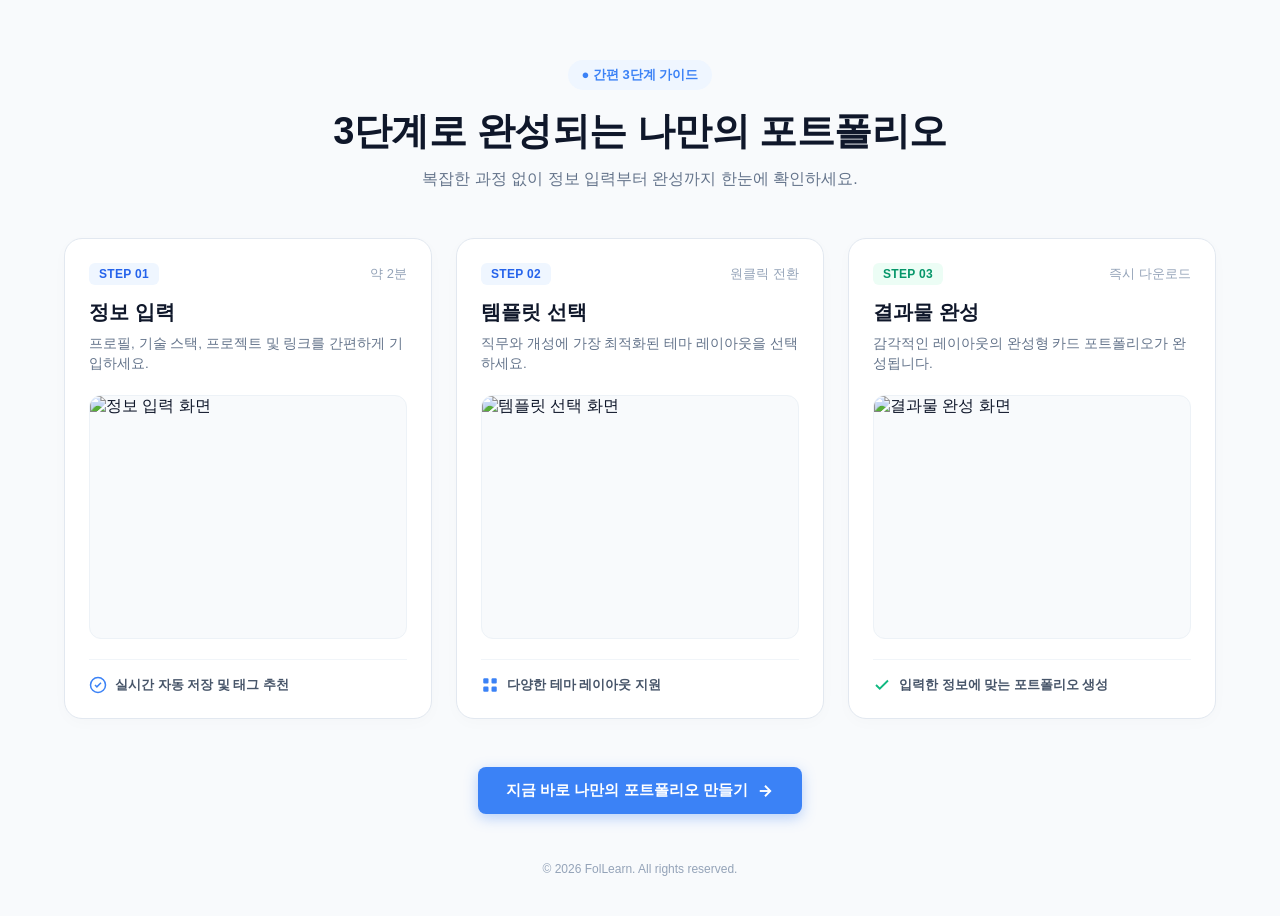
==== about.html @ baf7e3e2 "소개화면 구성 및 사진추가" ====
<!DOCTYPE html>
<html lang="ko">
<head>
  <meta charset="UTF-8">
  <meta name="viewport" content="width=device-width, initial-scale=1.0">
  <title>간편 3단계 가이드 - FolLearn</title>
  <link rel="stylesheet" href="./css/about.css">
</head>
<body>

  <div class="guide-wrapper">
    <!-- 상단 헤더 섹션 -->
    <header class="guide-header">
      <div class="badge-pill">● 간편 3단계 가이드</div>
      <h1 class="guide-title">3단계로 완성되는 나만의 포트폴리오</h1>
      <p class="guide-subtitle">복잡한 과정 없이 정보 입력부터 완성까지 한눈에 확인하세요.</p>
    </header>

    <!-- 3단 카드 그리드 -->
    <div class="cards-grid">

      <!-- STEP 01 -->
      <div class="step-card">
        <div class="card-top">
          <span class="step-tag tag-blue">STEP 01</span>
          <span class="time-text">약 2분</span>
        </div>
        <h3 class="card-title">정보 입력</h3>
        <p class="card-desc">프로필, 기술 스택, 프로젝트 및 링크를 간편하게 기입하세요.</p>
        
        <div class="image-box">
          <img src="./images/step1.png" alt="정보 입력 화면">
        </div>

        <div class="card-footer">
          <svg class="footer-icon icon-blue" viewBox="0 0 24 24" fill="none" stroke="currentColor" stroke-width="2">
            <circle cx="12" cy="12" r="10"></circle>
            <path d="M8 12l2.5 2.5L16 9"></path>
          </svg>
          <span>실시간 자동 저장 및 태그 추천</span>
        </div>
      </div>

      <!-- STEP 02 -->
      <div class="step-card">
        <div class="card-top">
          <span class="step-tag tag-blue">STEP 02</span>
          <span class="time-text">원클릭 전환</span>
        </div>
        <h3 class="card-title">템플릿 선택</h3>
        <p class="card-desc">직무와 개성에 가장 최적화된 테마 레이아웃을 선택하세요.</p>
        
        <div class="image-box">
          <img src="./images/step2.png" alt="템플릿 선택 화면">
        </div>

        <div class="card-footer">
          <svg class="footer-icon icon-blue" viewBox="0 0 24 24" fill="currentColor">
            <rect x="3" y="3" width="7" height="7" rx="1.5"></rect>
            <rect x="14" y="3" width="7" height="7" rx="1.5"></rect>
            <rect x="3" y="14" width="7" height="7" rx="1.5"></rect>
            <rect x="14" y="14" width="7" height="7" rx="1.5"></rect>
          </svg>
          <span>다양한 테마 레이아웃 지원</span>
        </div>
      </div>

      <!-- STEP 03 -->
      <div class="step-card">
        <div class="card-top">
          <span class="step-tag tag-green">STEP 03</span>
          <span class="time-text">즉시 다운로드</span>
        </div>
        <h3 class="card-title">결과물 완성</h3>
        <p class="card-desc">감각적인 레이아웃의 완성형 카드 포트폴리오가 완성됩니다.</p>
        
        <div class="image-box">
          <img src="./images/step3.png" alt="결과물 완성 화면">
        </div>

        <div class="card-footer">
          <svg class="footer-icon icon-green" viewBox="0 0 24 24" fill="none" stroke="currentColor" stroke-width="2.5">
            <polyline points="20 6 9 17 4 12"></polyline>
          </svg>
          <span>입력한 정보에 맞는 포트폴리오 생성</span>
        </div>
      </div>

    </div>

    <!-- 하단 액션 버튼 -->
    <div class="cta-wrapper">
      <a href="input.html" class="btn-primary">
        지금 바로 나만의 포트폴리오 만들기
        <svg viewBox="0 0 24 24" fill="none" stroke="currentColor" stroke-width="2.5">
          <line x1="5" y1="12" x2="19" y2="12"></line>
          <polyline points="12 5 19 12 12 19"></polyline>
        </svg>
      </a>
    </div>

    <!-- 푸터 -->
    <footer class="guide-footer">
      © 2026 FolLearn. All rights reserved.
    </footer>
  </div>

</body>
</html>
---- css/about.css ----
* {
  box-sizing: border-box;
  margin: 0;
  padding: 0;
}

body {
  font-family: -apple-system, BlinkMacSystemFont, "Pretendard", "Segoe UI", Roboto, sans-serif;
  background-color: #f8fafc;
  color: #0f172a;
  min-height: 100vh;
  display: flex;
  justify-content: center;
  align-items: center;
}

.guide-wrapper {
  width: 100%;
  max-width: 1200px;
  padding: 60px 24px 40px;
  display: flex;
  flex-direction: column;
  align-items: center;
}

/* 상단 타이틀 영역 */
.guide-header {
  text-align: center;
  margin-bottom: 48px;
}

.badge-pill {
  display: inline-block;
  background-color: #eff6ff;
  color: #3b82f6;
  font-size: 13px;
  font-weight: 700;
  padding: 6px 14px;
  border-radius: 9999px;
  margin-bottom: 16px;
}

.guide-title {
  font-size: 38px;
  font-weight: 800;
  color: #0f172a;
  letter-spacing: -0.5px;
  margin-bottom: 12px;
}

.guide-subtitle {
  font-size: 16px;
  color: #64748b;
  font-weight: 500;
}

/* 3단 카드 레이아웃 */
.cards-grid {
  display: grid;
  grid-template-columns: repeat(3, 1fr);
  gap: 24px;
  width: 100%;
  margin-bottom: 48px;
}

.step-card {
  background-color: #ffffff;
  border-radius: 18px;
  border: 1px solid #e2e8f0;
  padding: 24px;
  display: flex;
  flex-direction: column;
  box-shadow: 0 4px 16px rgba(0, 0, 0, 0.02);
  transition: transform 0.2s ease, box-shadow 0.2s ease;
}

.step-card:hover {
  transform: translateY(-4px);
  box-shadow: 0 10px 25px rgba(0, 0, 0, 0.05);
}

.card-top {
  display: flex;
  justify-content: space-between;
  align-items: center;
  margin-bottom: 14px;
}

.step-tag {
  font-size: 12px;
  font-weight: 700;
  padding: 4px 10px;
  border-radius: 6px;
  letter-spacing: 0.3px;
}

.tag-blue {
  background-color: #eff6ff;
  color: #2563eb;
}

.tag-green {
  background-color: #ecfdf5;
  color: #059669;
}

.time-text {
  font-size: 13px;
  color: #94a3b8;
  font-weight: 500;
}

.card-title {
  font-size: 20px;
  font-weight: 700;
  color: #0f172a;
  margin-bottom: 8px;
}

.card-desc {
  font-size: 13.5px;
  color: #64748b;
  line-height: 1.5;
  margin-bottom: 20px;
  min-height: 40px;
}

/* 이미지 컨테이너 */
.image-box {
  width: 100%;
  background-color: #f8fafc;
  border-radius: 12px;
  overflow: hidden;
  border: 1px solid #edf2f7;
  margin-bottom: 20px;
  aspect-ratio: 1.3 / 1;
  display: flex;
  align-items: center;
  justify-content: center;
}

.image-box img {
  width: 100%;
  height: 100%;
  object-fit: cover;
  display: block;
}

/* 카드 하단 캡션 */
.card-footer {
  display: flex;
  align-items: center;
  gap: 8px;
  font-size: 13px;
  font-weight: 600;
  color: #475569;
  border-top: 1px solid #f1f5f9;
  padding-top: 16px;
  margin-top: auto;
}

.footer-icon {
  width: 18px;
  height: 18px;
  flex-shrink: 0;
}

.icon-blue {
  color: #3b82f6;
}

.icon-green {
  color: #10b981;
}

/* 하단 버튼 */
.cta-wrapper {
  margin-bottom: 48px;
}

.btn-primary {
  display: inline-flex;
  align-items: center;
  gap: 8px;
  background-color: #3b82f6;
  color: #ffffff;
  font-size: 15px;
  font-weight: 600;
  text-decoration: none;
  padding: 14px 28px;
  border-radius: 8px;
  box-shadow: 0 4px 14px rgba(59, 130, 246, 0.35);
  transition: background-color 0.2s ease, transform 0.2s ease;
}

.btn-primary:hover {
  background-color: #2563eb;
  transform: translateY(-2px);
}

.btn-primary svg {
  width: 18px;
  height: 18px;
}

/* 푸터 카피라이트 */
.guide-footer {
  font-size: 12px;
  color: #94a3b8;
}

/* 태블릿 및 모바일 반응형 */
@media (max-width: 900px) {
  .cards-grid {
    grid-template-columns: 1fr;
  }
  .card-desc {
    min-height: auto;
  }
}
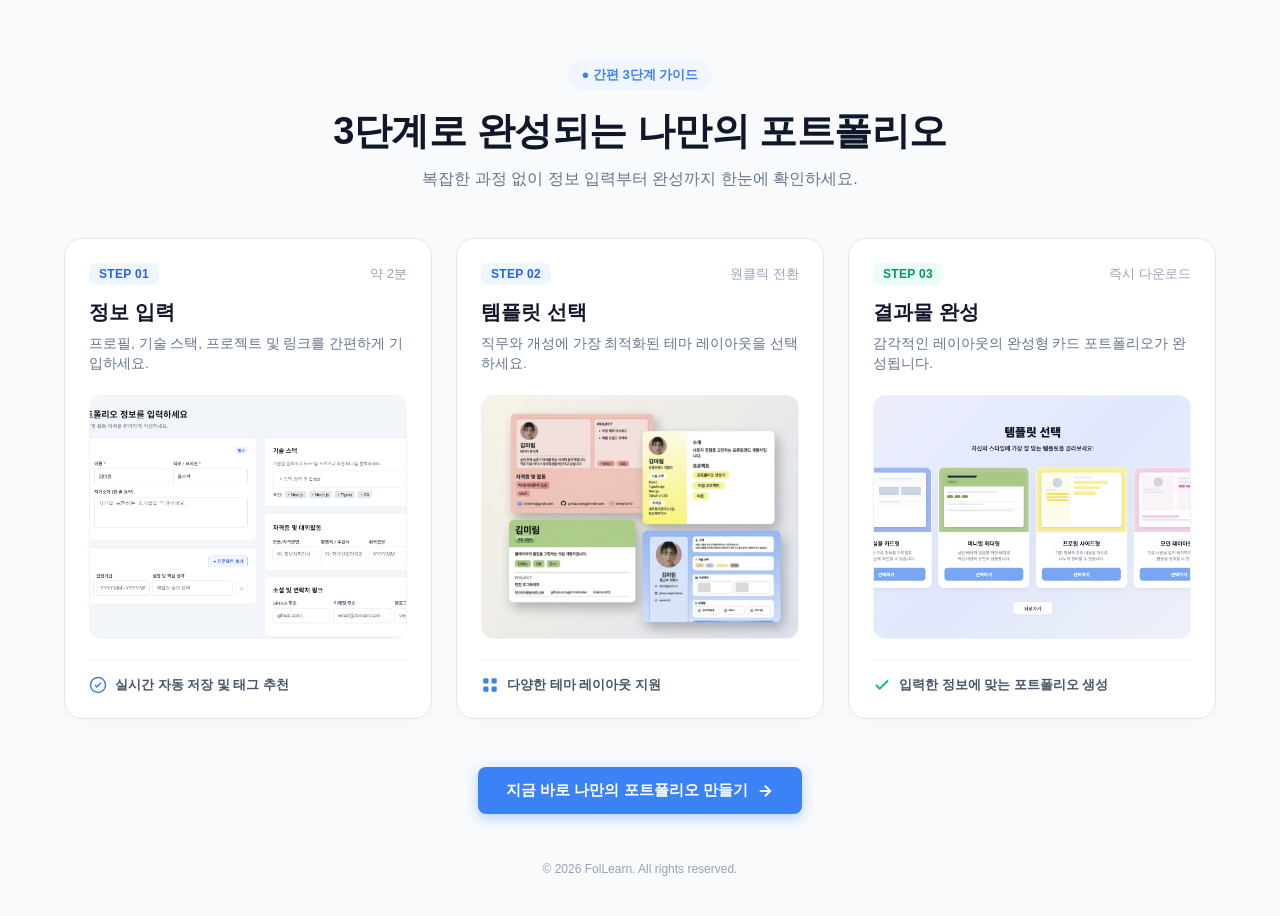
==== commit d789e4f0: "사진 이름 다시 수정" ====
--- a/about.html
+++ b/about.html
@@ -29,7 +29,7 @@
         <p class="card-desc">프로필, 기술 스택, 프로젝트 및 링크를 간편하게 기입하세요.</p>
         
         <div class="image-box">
-          <img src="./images/step1.png" alt="정보 입력 화면">
+          <img src="./img/input.png" alt="정보 입력 화면">
         </div>
 
         <div class="card-footer">
@@ -51,7 +51,7 @@
         <p class="card-desc">직무와 개성에 가장 최적화된 테마 레이아웃을 선택하세요.</p>
         
         <div class="image-box">
-          <img src="./images/step2.png" alt="템플릿 선택 화면">
+          <img src="./img/result.png" alt="템플릿 선택 화면">
         </div>
 
         <div class="card-footer">
@@ -75,7 +75,7 @@
         <p class="card-desc">감각적인 레이아웃의 완성형 카드 포트폴리오가 완성됩니다.</p>
         
         <div class="image-box">
-          <img src="./images/step3.png" alt="결과물 완성 화면">
+          <img src="./img/templete.png" alt="결과물 완성 화면">
         </div>
 
         <div class="card-footer">
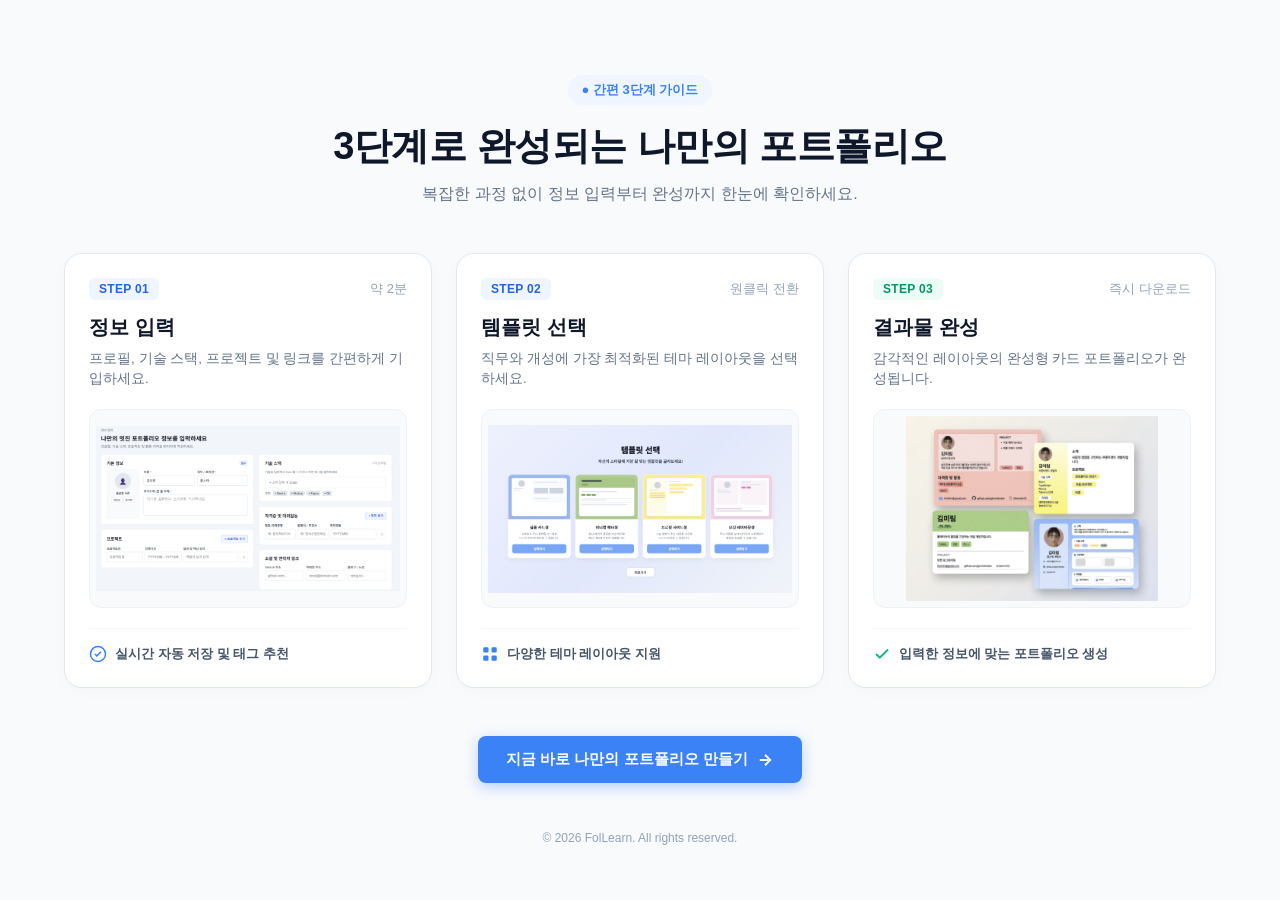
==== commit c4cbeb68: "박스 고정비율 해체 및 css 수정" ====
--- a/about.html
+++ b/about.html
@@ -51,7 +51,7 @@
         <p class="card-desc">직무와 개성에 가장 최적화된 테마 레이아웃을 선택하세요.</p>
         
         <div class="image-box">
-          <img src="./img/result.png" alt="템플릿 선택 화면">
+          <img src="./img/templete.png" alt="템플릿 선택 화면">
         </div>
 
         <div class="card-footer">
@@ -75,7 +75,7 @@
         <p class="card-desc">감각적인 레이아웃의 완성형 카드 포트폴리오가 완성됩니다.</p>
         
         <div class="image-box">
-          <img src="./img/templete.png" alt="결과물 완성 화면">
+          <img src="./img/result.png" alt="결과물 완성 화면">
         </div>
 
         <div class="card-footer">
--- a/css/about.css
+++ b/css/about.css
@@ -23,7 +23,7 @@
   align-items: center;
 }
 
-/* 상단 타이틀 영역 */
+
 .guide-header {
   text-align: center;
   margin-bottom: 48px;
@@ -54,7 +54,7 @@
   font-weight: 500;
 }
 
-/* 3단 카드 레이아웃 */
+
 .cards-grid {
   display: grid;
   grid-template-columns: repeat(3, 1fr);
@@ -133,16 +133,17 @@
   overflow: hidden;
   border: 1px solid #edf2f7;
   margin-bottom: 20px;
-  aspect-ratio: 1.3 / 1;
+  aspect-ratio: 16 / 10; 
   display: flex;
   align-items: center;
   justify-content: center;
+  padding: 6px;
 }
 
 .image-box img {
   width: 100%;
   height: 100%;
-  object-fit: cover;
+  object-fit: contain; 
   display: block;
 }
 
@@ -173,7 +174,6 @@
   color: #10b981;
 }
 
-/* 하단 버튼 */
 .cta-wrapper {
   margin-bottom: 48px;
 }
@@ -203,7 +203,7 @@
   height: 18px;
 }
 
-/* 푸터 카피라이트 */
+
 .guide-footer {
   font-size: 12px;
   color: #94a3b8;
